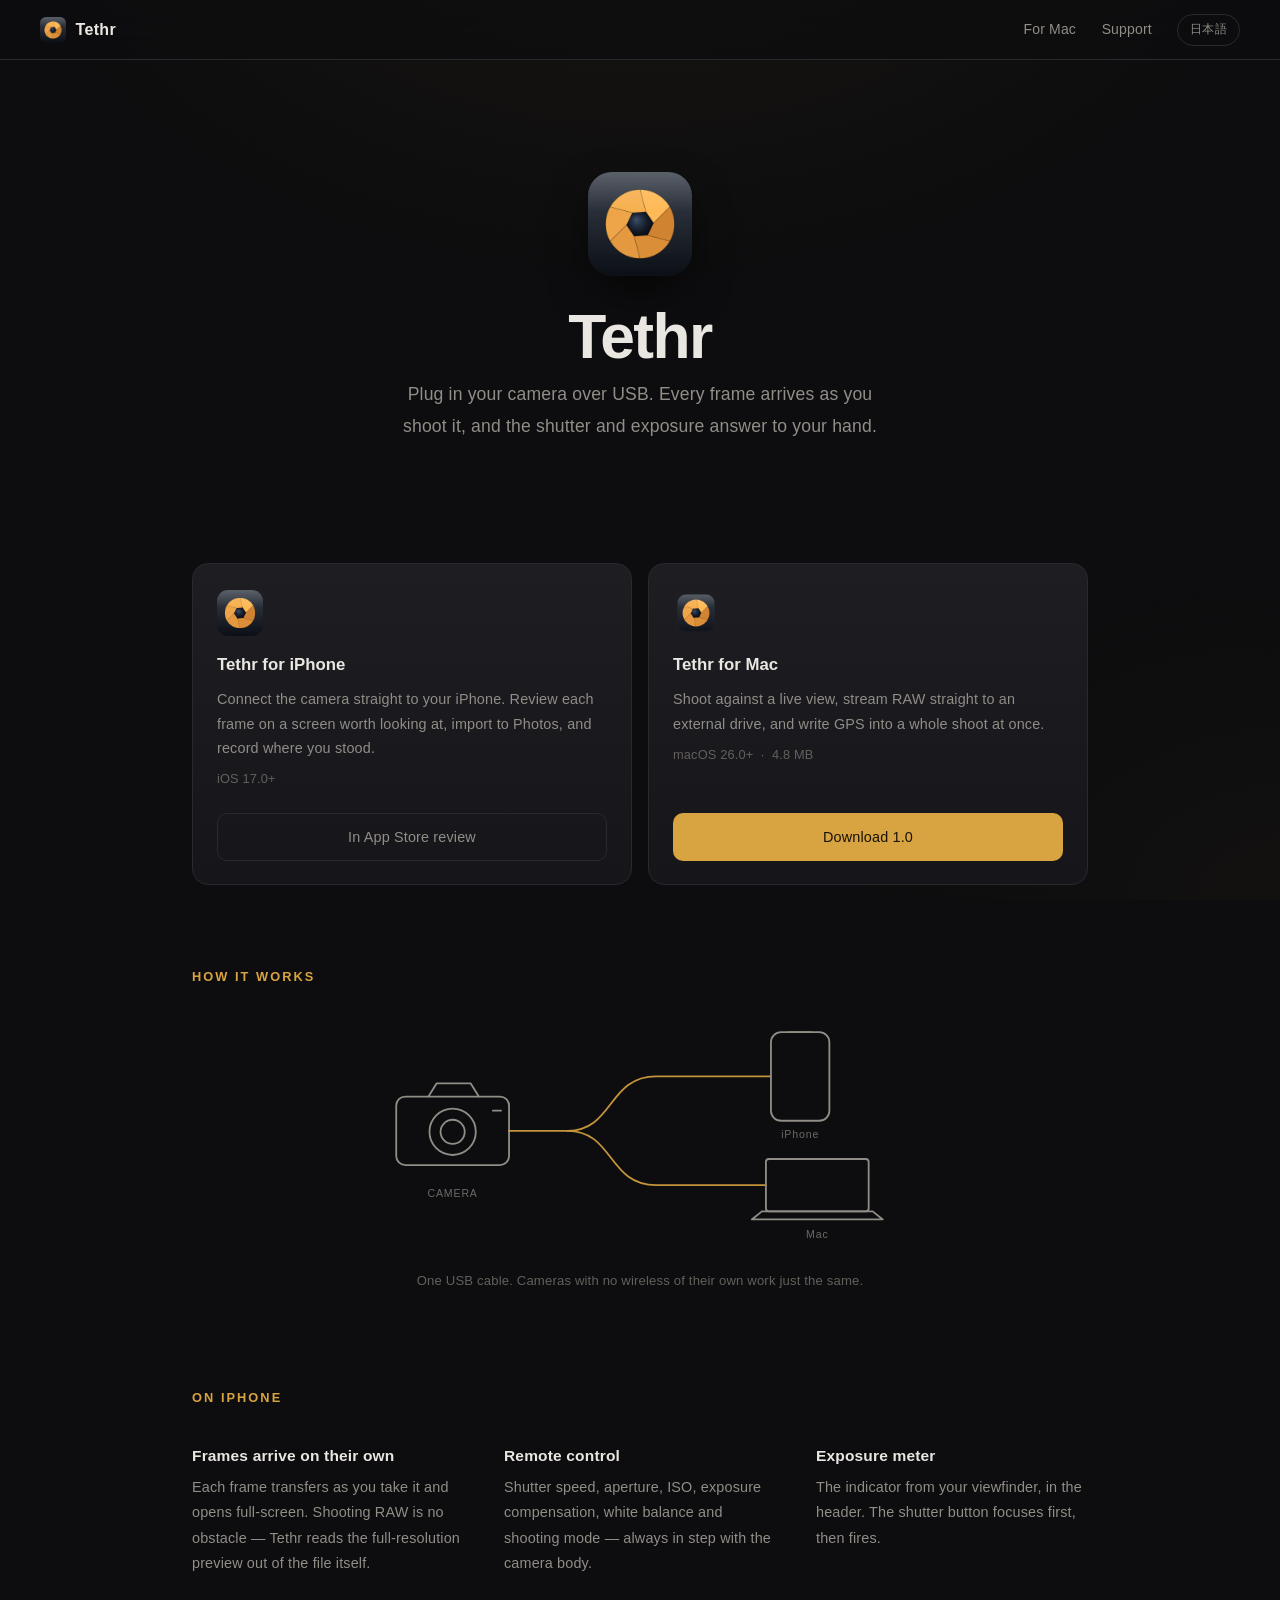
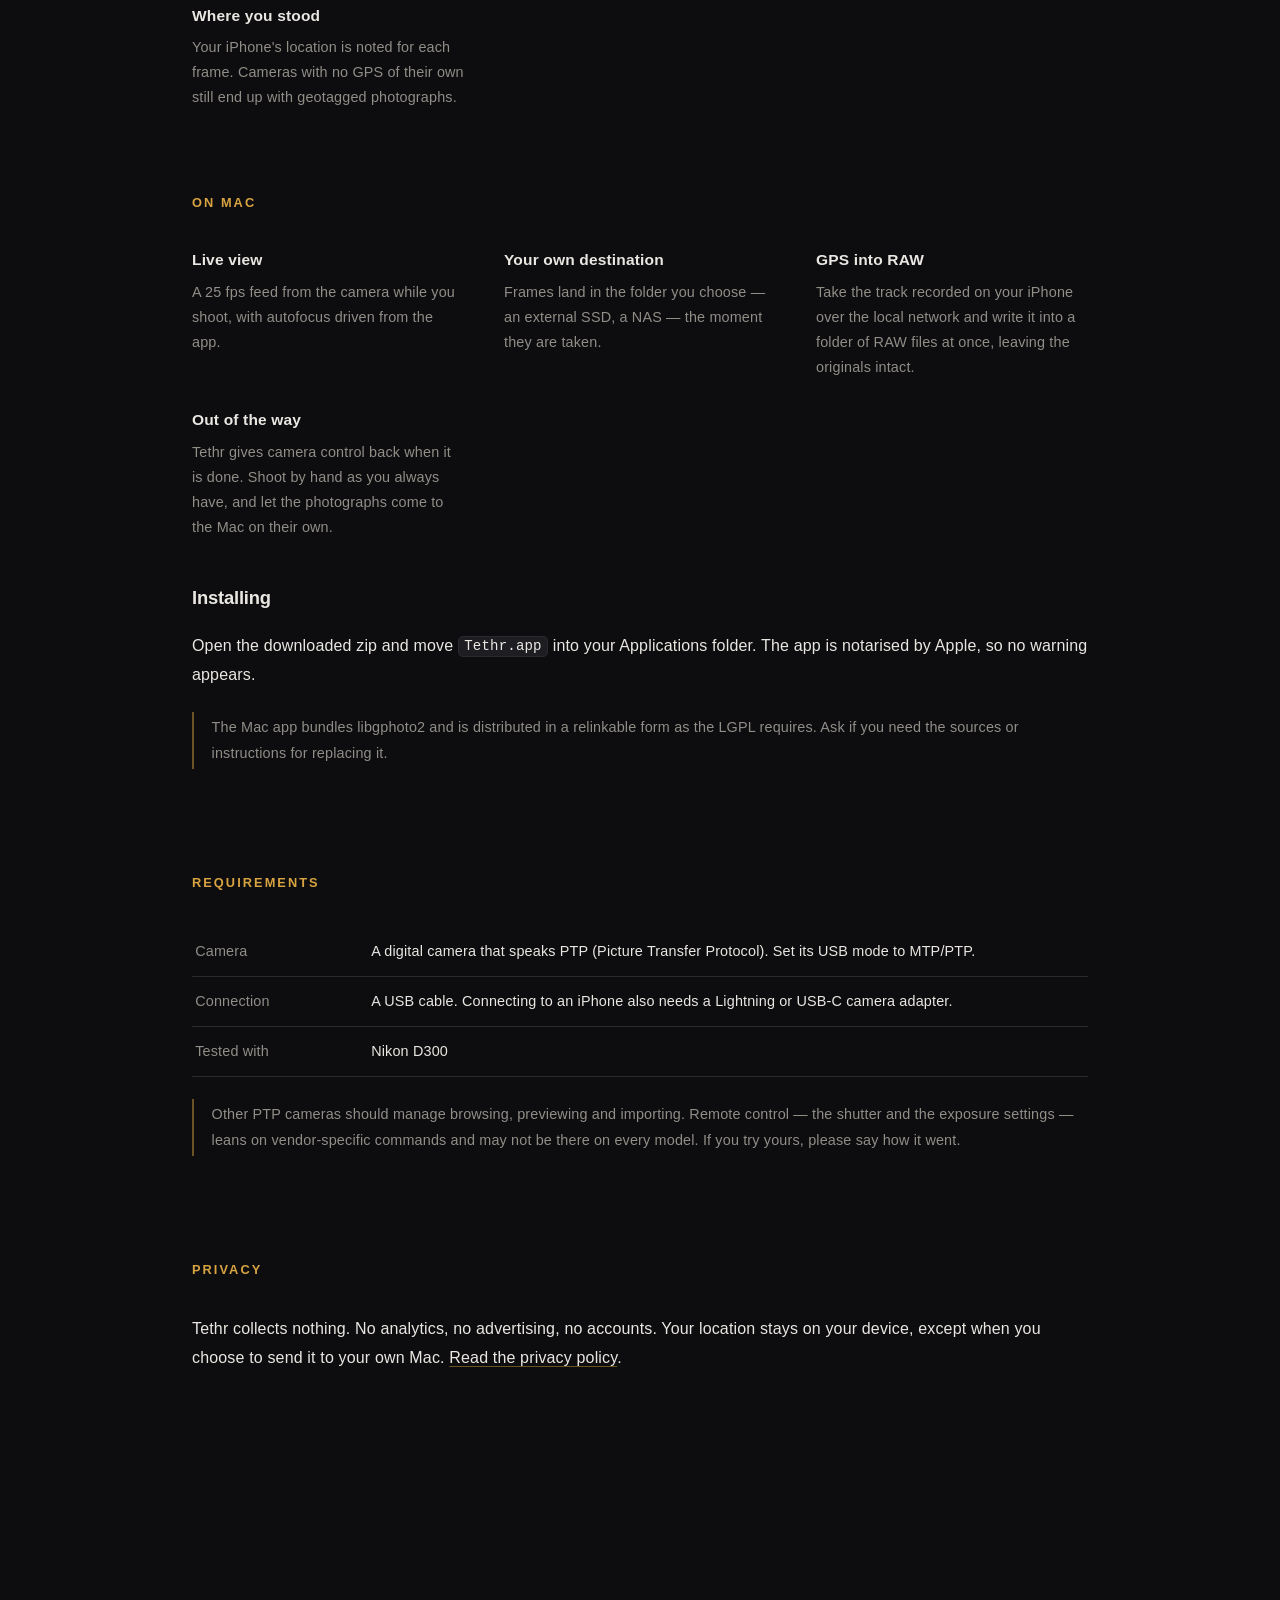
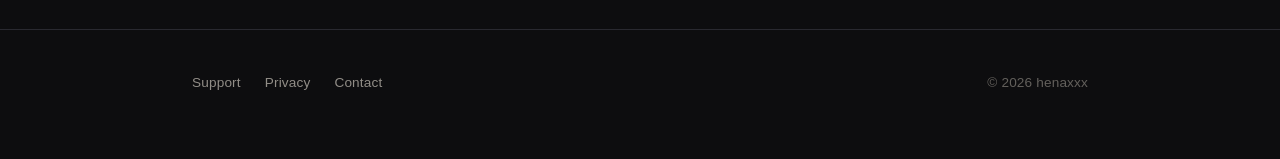
==== ios/store/site/index.html @ 6f244dba "Tethr: tethered shooting for cameras that never had it Two apps that reach a camera over USB by comp" ====
<!doctype html>
<html lang="ja">
<head>
<meta charset="utf-8">
<meta name="viewport" content="width=device-width,initial-scale=1">
<title>Tethr — 一眼カメラと iPhone / Mac をつなぐ</title>
<meta name="description" content="一眼カメラを USB でつなぎ、撮ったカットをその場で確認し、シャッターと露出を手元から操る。iPhone と Mac のテザー撮影アプリ。">
<meta name="theme-color" content="#0d0d0f">
<link rel="icon" type="image/png" href="favicon.png">
<link rel="apple-touch-icon" href="apple-touch-icon.png">
<link rel="stylesheet" href="style.css">
</head>
<body>
<div class="wrap">

<header class="bar">
  <a class="home" href="index.html"><img src="icon.png" alt=""><span class="name">Tethr</span></a>
  <nav>
    <a href="#mac"><span class="ja">Mac 版</span><span class="en">For Mac</span></a>
    <a href="support.html"><span class="ja">サポート</span><span class="en">Support</span></a>
    <button class="langtoggle" id="lang" type="button"></button>
  </nav>
</header>

<main>
<div class="page">

  <div class="hero">
    <img class="mark" src="icon.png" width="104" height="104" alt="Tethr">
    <h1>Tethr</h1>
    <p class="tag">
      <span class="ja">一眼カメラを USB でつなぐ。撮ったカットがその場で届き、シャッターも露出も手元から。</span>
      <span class="en">Plug in your camera over USB. Every frame arrives as you shoot it, and the shutter and exposure answer to your hand.</span>
    </p>
  </div>

  <div class="platforms">
    <div class="card">
      <img src="icon.png" alt="">
      <h3>Tethr for iPhone</h3>
      <p>
        <span class="ja">カメラを iPhone に直結。撮ったカットを大きな画面で確認し、そのまま写真アプリへ。位置情報も記録できます。</span>
        <span class="en">Connect the camera straight to your iPhone. Review each frame on a screen worth looking at, import to Photos, and record where you stood.</span>
      </p>
      <p class="req">iOS 17.0+</p>
      <span class="btn ghost"><span class="ja">App Store 審査中</span><span class="en">In App Store review</span></span>
    </div>

    <div class="card">
      <img src="icon-mac.png" alt="">
      <h3>Tethr for Mac</h3>
      <p>
        <span class="ja">ライブビューを見ながら撮り、RAW を外付けドライブへ直接流し込む。GPS の一括書き込みまで。</span>
        <span class="en">Shoot against a live view, stream RAW straight to an external drive, and write GPS into a whole shoot at once.</span>
      </p>
      <p class="req">macOS 26.0+ &nbsp;·&nbsp; 4.8 MB</p>
      <a class="btn" href="Tethr-mac-1.0.zip" download>
        <span class="ja">ダウンロード 1.0</span><span class="en">Download 1.0</span>
      </a>
    </div>
  </div>

  <section>
    <h2 class="sec"><span class="ja">つなぎかた</span><span class="en">How it works</span></h2>
    <svg class="diagram" viewBox="0 0 540 232" fill="none" xmlns="http://www.w3.org/2000/svg" role="img" aria-label="camera connected by USB to an iPhone and a Mac">
      <g stroke="currentColor" stroke-width="1.8" stroke-linecap="round" stroke-linejoin="round">
        <!-- カメラ -->
        <rect x="28" y="76" width="112" height="68" rx="9"/>
        <path d="M60 76l8-13h34l8 13"/>
        <circle cx="84" cy="111" r="23"/>
        <circle cx="84" cy="111" r="12"/>
        <path d="M124 90h8"/>
        <!-- ケーブル -->
        <g stroke="#d8a341" opacity=".9">
          <path d="M140 110h58"/>
          <path d="M198 110c46 0 40-54 88-54h114"/>
          <path d="M198 110c46 0 40 54 88 54h109"/>
        </g>
        <!-- iPhone -->
        <rect x="400" y="12" width="58" height="88" rx="10"/>
        <path d="M418 12h22"/>
        <!-- Mac -->
        <rect x="395" y="138" width="102" height="52" rx="3"/>
        <path d="M381 198h130l-10-8H391l-10 8Z"/>
      </g>
      <g fill="currentColor" font-size="10.5" font-family="-apple-system, sans-serif" letter-spacing=".08em" opacity=".72">
        <text x="84" y="176" text-anchor="middle">CAMERA</text>
        <text x="429" y="117" text-anchor="middle">iPhone</text>
        <text x="446" y="216" text-anchor="middle">Mac</text>
      </g>
    </svg>
    <p class="caption">
      <span class="ja">USB ケーブル1本。無線機能を持たないカメラでも動きます。</span>
      <span class="en">One USB cable. Cameras with no wireless of their own work just the same.</span>
    </p>
  </section>

  <section>
    <h2 class="sec"><span class="ja">iPhone 版</span><span class="en">On iPhone</span></h2>
    <div class="feat">
      <div>
        <h4><span class="ja">撮ったカットが自動で届く</span><span class="en">Frames arrive on their own</span></h4>
        <p><span class="ja">シャッターを切るとすぐに転送され、全画面で開きます。RAW で撮っていても、ファイル内の高解像度プレビューを直接読み出すので鮮明です。</span>
           <span class="en">Each frame transfers as you take it and opens full-screen. Shooting RAW is no obstacle — Tethr reads the full-resolution preview out of the file itself.</span></p>
      </div>
      <div>
        <h4><span class="ja">手元からのリモート撮影</span><span class="en">Remote control</span></h4>
        <p><span class="ja">シャッタースピード、絞り、ISO、露出補正、ホワイトバランス、撮影モード。カメラ本体の設定と常に同期します。</span>
           <span class="en">Shutter speed, aperture, ISO, exposure compensation, white balance and shooting mode — always in step with the camera body.</span></p>
      </div>
      <div>
        <h4><span class="ja">露出計</span><span class="en">Exposure meter</span></h4>
        <p><span class="ja">ファインダー内と同じインジケータを画面上部に。シャッターボタンはオートフォーカスを済ませてからレリーズします。</span>
           <span class="en">The indicator from your viewfinder, in the header. The shutter button focuses first, then fires.</span></p>
      </div>
      <div>
        <h4><span class="ja">撮影地点の記録</span><span class="en">Where you stood</span></h4>
        <p><span class="ja">iPhone の位置情報を使い、カットごとの撮影地点を控えます。GPS を持たない古いカメラでも、ジオタグ付きの写真が残ります。</span>
           <span class="en">Your iPhone's location is noted for each frame. Cameras with no GPS of their own still end up with geotagged photographs.</span></p>
      </div>
    </div>
  </section>

  <section id="mac">
    <h2 class="sec"><span class="ja">Mac 版</span><span class="en">On Mac</span></h2>
    <div class="feat">
      <div>
        <h4><span class="ja">ライブビュー</span><span class="en">Live view</span></h4>
        <p><span class="ja">カメラの映像を 25fps で受け取りながら撮影できます。オートフォーカスもアプリから。</span>
           <span class="en">A 25 fps feed from the camera while you shoot, with autofocus driven from the app.</span></p>
      </div>
      <div>
        <h4><span class="ja">保存先を選べる</span><span class="en">Your own destination</span></h4>
        <p><span class="ja">撮ったそばから、外付け SSD でも NAS でも、指定したフォルダへ直接流し込みます。</span>
           <span class="en">Frames land in the folder you choose — an external SSD, a NAS — the moment they are taken.</span></p>
      </div>
      <div>
        <h4><span class="ja">RAW への GPS 書き込み</span><span class="en">GPS into RAW</span></h4>
        <p><span class="ja">iPhone 版で記録した軌跡を同じネットワーク越しに受け取り、フォルダ内の RAW へ一括で書き込みます。原本は無傷です。</span>
           <span class="en">Take the track recorded on your iPhone over the local network and write it into a folder of RAW files at once, leaving the originals intact.</span></p>
      </div>
      <div>
        <h4><span class="ja">本体操作を邪魔しない</span><span class="en">Out of the way</span></h4>
        <p><span class="ja">カメラの制御を握りっぱなしにしません。いつもどおり手持ちで撮り、写真だけが Mac に届くモードで使えます。</span>
           <span class="en">Tethr gives camera control back when it is done. Shoot by hand as you always have, and let the photographs come to the Mac on their own.</span></p>
      </div>
    </div>

    <h3 class="sub"><span class="ja">インストール</span><span class="en">Installing</span></h3>
    <p class="ja">ダウンロードした zip を開き、出てきた <code>Tethr.app</code> をアプリケーションフォルダへ移動してください。Apple の公証を受けているので、警告は出ません。</p>
    <p class="en">Open the downloaded zip and move <code>Tethr.app</code> into your Applications folder. The app is notarised by Apple, so no warning appears.</p>
    <div class="note">
      <span class="ja">Mac 版は libgphoto2 を同梱しており、LGPL に従って再リンク可能な形で配布しています。ソースと差し替え手順が必要な方はご連絡ください。</span>
      <span class="en">The Mac app bundles libgphoto2 and is distributed in a relinkable form as the LGPL requires. Ask if you need the sources or instructions for replacing it.</span>
    </div>
  </section>

  <section>
    <h2 class="sec"><span class="ja">必要なもの</span><span class="en">Requirements</span></h2>
    <table class="spec">
      <tr>
        <th><span class="ja">カメラ</span><span class="en">Camera</span></th>
        <td><span class="ja">PTP（Picture Transfer Protocol）に対応したデジタルカメラ。USB 設定は MTP/PTP にしてください。</span>
            <span class="en">A digital camera that speaks PTP (Picture Transfer Protocol). Set its USB mode to MTP/PTP.</span></td>
      </tr>
      <tr>
        <th><span class="ja">接続</span><span class="en">Connection</span></th>
        <td><span class="ja">USB ケーブル。iPhone につなぐ場合は Lightning / USB-C のカメラアダプタが必要です。</span>
            <span class="en">A USB cable. Connecting to an iPhone also needs a Lightning or USB-C camera adapter.</span></td>
      </tr>
      <tr>
        <th><span class="ja">動作確認</span><span class="en">Tested with</span></th>
        <td><span class="ja">Nikon D300</span><span class="en">Nikon D300</span></td>
      </tr>
    </table>
    <div class="note">
      <span class="ja">ほかの PTP 対応カメラでも、一覧・プレビュー・取り込みは動く見込みです。シャッターや露出設定のリモート操作はメーカー独自のコマンドを使うため、機種によっては利用できません。お持ちの機種での結果を教えていただけると助かります。</span>
      <span class="en">Other PTP cameras should manage browsing, previewing and importing. Remote control — the shutter and the exposure settings — leans on vendor-specific commands and may not be there on every model. If you try yours, please say how it went.</span>
    </div>
  </section>

  <section>
    <h2 class="sec"><span class="ja">プライバシー</span><span class="en">Privacy</span></h2>
    <p class="ja">データを収集しません。解析も広告もアカウントもありません。位置情報は端末内にとどまり、ご自身の Mac へ送る場合を除いて外へ出ることはありません。<a href="privacy.html">プライバシーポリシー</a>。</p>
    <p class="en">Tethr collects nothing. No analytics, no advertising, no accounts. Your location stays on your device, except when you choose to send it to your own Mac. <a href="privacy.html">Read the privacy policy</a>.</p>
  </section>

</div>
</main>

<footer class="site">
  <div class="inner">
    <a href="support.html"><span class="ja">サポート</span><span class="en">Support</span></a>
    <a href="privacy.html"><span class="ja">プライバシー</span><span class="en">Privacy</span></a>
    <a href="mailto:hina0902suzuki@icloud.com"><span class="ja">お問い合わせ</span><span class="en">Contact</span></a>
    <span class="copy">© 2026 henaxxx</span>
  </div>
</footer>

</div>
<script src="lang.js"></script>
</body>
</html>
---- ios/store/site/style.css ----
/* Tethr — 共通スタイル
   暗い背景に、アイコンの絞り羽根から取った琥珀色。写真の道具らしい落ち着き。 */

:root {
  --bg:        #0d0d0f;
  --surface:   #16161a;
  --surface-2: #1d1d22;
  --line:      #292930;
  --text:      #eae7e2;
  --dim:       #918d87;
  --dimmer:    #63605c;
  --accent:    #d8a341;
  --accent-lo: #6b5323;

  --sans: -apple-system, BlinkMacSystemFont, "Helvetica Neue",
          "Hiragino Sans", "Hiragino Kaku Gothic ProN", "Yu Gothic", sans-serif;
  --mono: ui-monospace, SFMono-Regular, "SF Mono", Menlo, monospace;

  --page:  56rem;
  --prose: 40rem;
}

* { box-sizing: border-box; }

html { -webkit-text-size-adjust: 100%; }

body {
  margin: 0;
  background: var(--bg);
  color: var(--text);
  font: 400 16px/1.85 var(--sans);
  letter-spacing: .01em;
  -webkit-font-smoothing: antialiased;
}

/* 背景に、絞りの光のような淡いグラデーションを一枚 */
body::before {
  content: "";
  position: fixed;
  inset: 0;
  background:
    radial-gradient(60rem 40rem at 50% -10rem, rgba(216,163,65,.07), transparent 70%),
    radial-gradient(40rem 30rem at 100% 100%, rgba(216,163,65,.03), transparent 70%);
  pointer-events: none;
  z-index: 0;
}

.wrap { position: relative; z-index: 1; }

a { color: var(--text); text-decoration-color: var(--accent-lo); text-underline-offset: 3px; }
a:hover { text-decoration-color: var(--accent); }

/* ── ヘッダ ───────────────────────────── */
header.bar {
  position: sticky; top: 0; z-index: 10;
  display: flex; align-items: center; gap: 1rem;
  padding: .85rem clamp(1.25rem, 5vw, 2.5rem);
  background: rgba(13,13,15,.78);
  backdrop-filter: saturate(160%) blur(14px);
  -webkit-backdrop-filter: saturate(160%) blur(14px);
  border-bottom: 1px solid var(--line);
}
header.bar .home { display: flex; align-items: center; gap: .6rem; text-decoration: none; }
header.bar img { width: 26px; height: 26px; border-radius: 6px; display: block; }
header.bar .name { font-weight: 600; letter-spacing: .02em; }
header.bar nav { margin-left: auto; display: flex; align-items: center; gap: clamp(.9rem, 3vw, 1.6rem); }
header.bar nav a { font-size: .875rem; color: var(--dim); text-decoration: none; }
header.bar nav a:hover { color: var(--text); }

.langtoggle {
  font: inherit; font-size: .78rem; letter-spacing: .06em;
  background: transparent; color: var(--dim);
  border: 1px solid var(--line); border-radius: 100px;
  padding: .22rem .7rem; cursor: pointer;
}
.langtoggle:hover { color: var(--accent); border-color: var(--accent-lo); }

/* ── 版面 ─────────────────────────────── */
main { padding: 0 clamp(1.25rem, 5vw, 2.5rem) 8rem; }
.page  { max-width: var(--page);  margin: 0 auto; }
.prose { max-width: var(--prose); margin: 0 auto; }

/* ── ヒーロー ─────────────────────────── */
.hero { padding: clamp(3.5rem, 11vw, 7rem) 0 clamp(2.5rem, 7vw, 4.5rem); text-align: center; }
.hero img.mark {
  width: 104px; height: 104px; border-radius: 24px; display: block; margin: 0 auto 1.75rem;
  box-shadow: 0 1px 0 rgba(255,255,255,.07) inset, 0 18px 50px -14px rgba(0,0,0,.9);
}
.hero h1 {
  margin: 0 0 .5rem;
  font-size: clamp(2.6rem, 8vw, 3.9rem); font-weight: 600;
  letter-spacing: -.025em; line-height: 1.05;
}
.hero .tag { margin: 0 auto; max-width: 30rem; color: var(--dim); font-size: clamp(1rem, 2.6vw, 1.1rem); }

/* ── プラットフォームのカード ───────────── */
.platforms { display: grid; gap: 1rem; grid-template-columns: 1fr 1fr; margin: 3rem 0 0; }
@media (max-width: 40rem) { .platforms { grid-template-columns: 1fr; } }

.card {
  background: linear-gradient(180deg, var(--surface-2), var(--surface));
  border: 1px solid var(--line); border-radius: 16px;
  padding: 1.6rem 1.5rem 1.4rem;
  display: flex; flex-direction: column; gap: .45rem;
}
.card img { width: 46px; height: 46px; border-radius: 11px; margin-bottom: .4rem; }
.card h3 { margin: 0; font-size: 1.05rem; font-weight: 600; letter-spacing: 0; }
.card p  { margin: 0; color: var(--dim); font-size: .9rem; line-height: 1.7; flex: 1; }
.card .req { color: var(--dimmer); font-size: .8rem; font-variant-numeric: tabular-nums; }

.btn {
  display: inline-flex; align-items: center; justify-content: center; gap: .45rem;
  margin-top: 1rem; padding: .62rem 1.1rem;
  border-radius: 10px; font-size: .9rem; font-weight: 500; text-decoration: none;
  background: var(--accent); color: #1a1206; border: 1px solid transparent;
}
.btn:hover { filter: brightness(1.08); }
.btn.ghost { background: transparent; color: var(--dim); border-color: var(--line); cursor: default; }
.btn.ghost:hover { filter: none; }

/* ── セクション ───────────────────────── */
section { padding: clamp(3rem, 8vw, 5rem) 0 0; }
h2.sec {
  margin: 0 0 2rem; font-size: .8rem; font-weight: 600;
  letter-spacing: .16em; text-transform: uppercase; color: var(--accent);
}
h3.sub { margin: 2.5rem 0 .75rem; font-size: 1.15rem; font-weight: 600; letter-spacing: -.01em; }

.feat { display: grid; gap: 1.6rem 2.5rem; grid-template-columns: repeat(auto-fit, minmax(15rem, 1fr)); }
.feat h4 { margin: 0 0 .3rem; font-size: .97rem; font-weight: 600; }
.feat p  { margin: 0; color: var(--dim); font-size: .9rem; line-height: 1.75; }

/* ── 図 ───────────────────────────────── */
.diagram { margin: 0 auto; display: block; max-width: 34rem; width: 100%; color: var(--dim); }
.diagram .accent { color: var(--accent); }
.caption { text-align: center; color: var(--dimmer); font-size: .82rem; margin-top: .9rem; }

/* ── 表 ───────────────────────────────── */
.spec { width: 100%; border-collapse: collapse; font-size: .9rem; }
.spec th, .spec td { text-align: left; padding: .7rem .2rem; border-bottom: 1px solid var(--line); vertical-align: top; }
.spec th { color: var(--dim); font-weight: 400; width: 11rem; }
@media (max-width: 34rem) { .spec th { width: 7.5rem; } }

/* ── 注記 ─────────────────────────────── */
.note {
  border-left: 2px solid var(--accent-lo);
  padding: .1rem 0 .1rem 1.1rem; margin: 1.4rem 0;
  color: var(--dim); font-size: .9rem;
}

code {
  font: .88em var(--mono); background: var(--surface-2);
  border: 1px solid var(--line); border-radius: 5px; padding: .08em .38em;
}

/* ── 文書ページ ───────────────────────── */
.doc h1 { font-size: clamp(1.8rem, 5vw, 2.3rem); font-weight: 600; letter-spacing: -.02em; margin: 0 0 .4rem; }
.doc .updated { color: var(--dimmer); font-size: .85rem; margin: 0 0 3rem; }
.doc h2 { font-size: 1.02rem; font-weight: 600; margin: 2.8rem 0 .6rem; }
.doc p, .doc li { color: #cfccc7; }
.doc ul { padding-left: 1.2rem; }
.doc li { margin: .3rem 0; }
.doc { padding-top: clamp(3rem, 8vw, 4.5rem); }

/* ── フッタ ───────────────────────────── */
footer.site {
  border-top: 1px solid var(--line);
  margin-top: clamp(4rem, 10vw, 7rem); padding: 2.5rem clamp(1.25rem, 5vw, 2.5rem) 4rem;
  color: var(--dimmer); font-size: .85rem;
}
footer.site .inner { max-width: var(--page); margin: 0 auto; display: flex; flex-wrap: wrap; gap: .6rem 1.5rem; align-items: center; }
footer.site a { color: var(--dim); text-decoration: none; }
footer.site a:hover { color: var(--text); }
footer.site .copy { margin-left: auto; }

/* ── 言語切替 ─────────────────────────── */
/* ルート要素の目印は lang-en。.en / .ja と衝突させないこと
   （html に .en を付けると html 自身が display:none になる） */
.en { display: none; }
html.lang-en .en { display: revert; }
html.lang-en .ja { display: none; }

/* ── 日本語の調整 ─────────────────────── */
/* 見出しの字間は欧文向けの値なので、日本語では詰める */
html:not(.lang-en) h2.sec { letter-spacing: .1em; }

/* 文節で折り返す。日本語の途中改行を防ぐ */
.hero .tag, .caption, .card p, .feat p, .note { word-break: auto-phrase; }
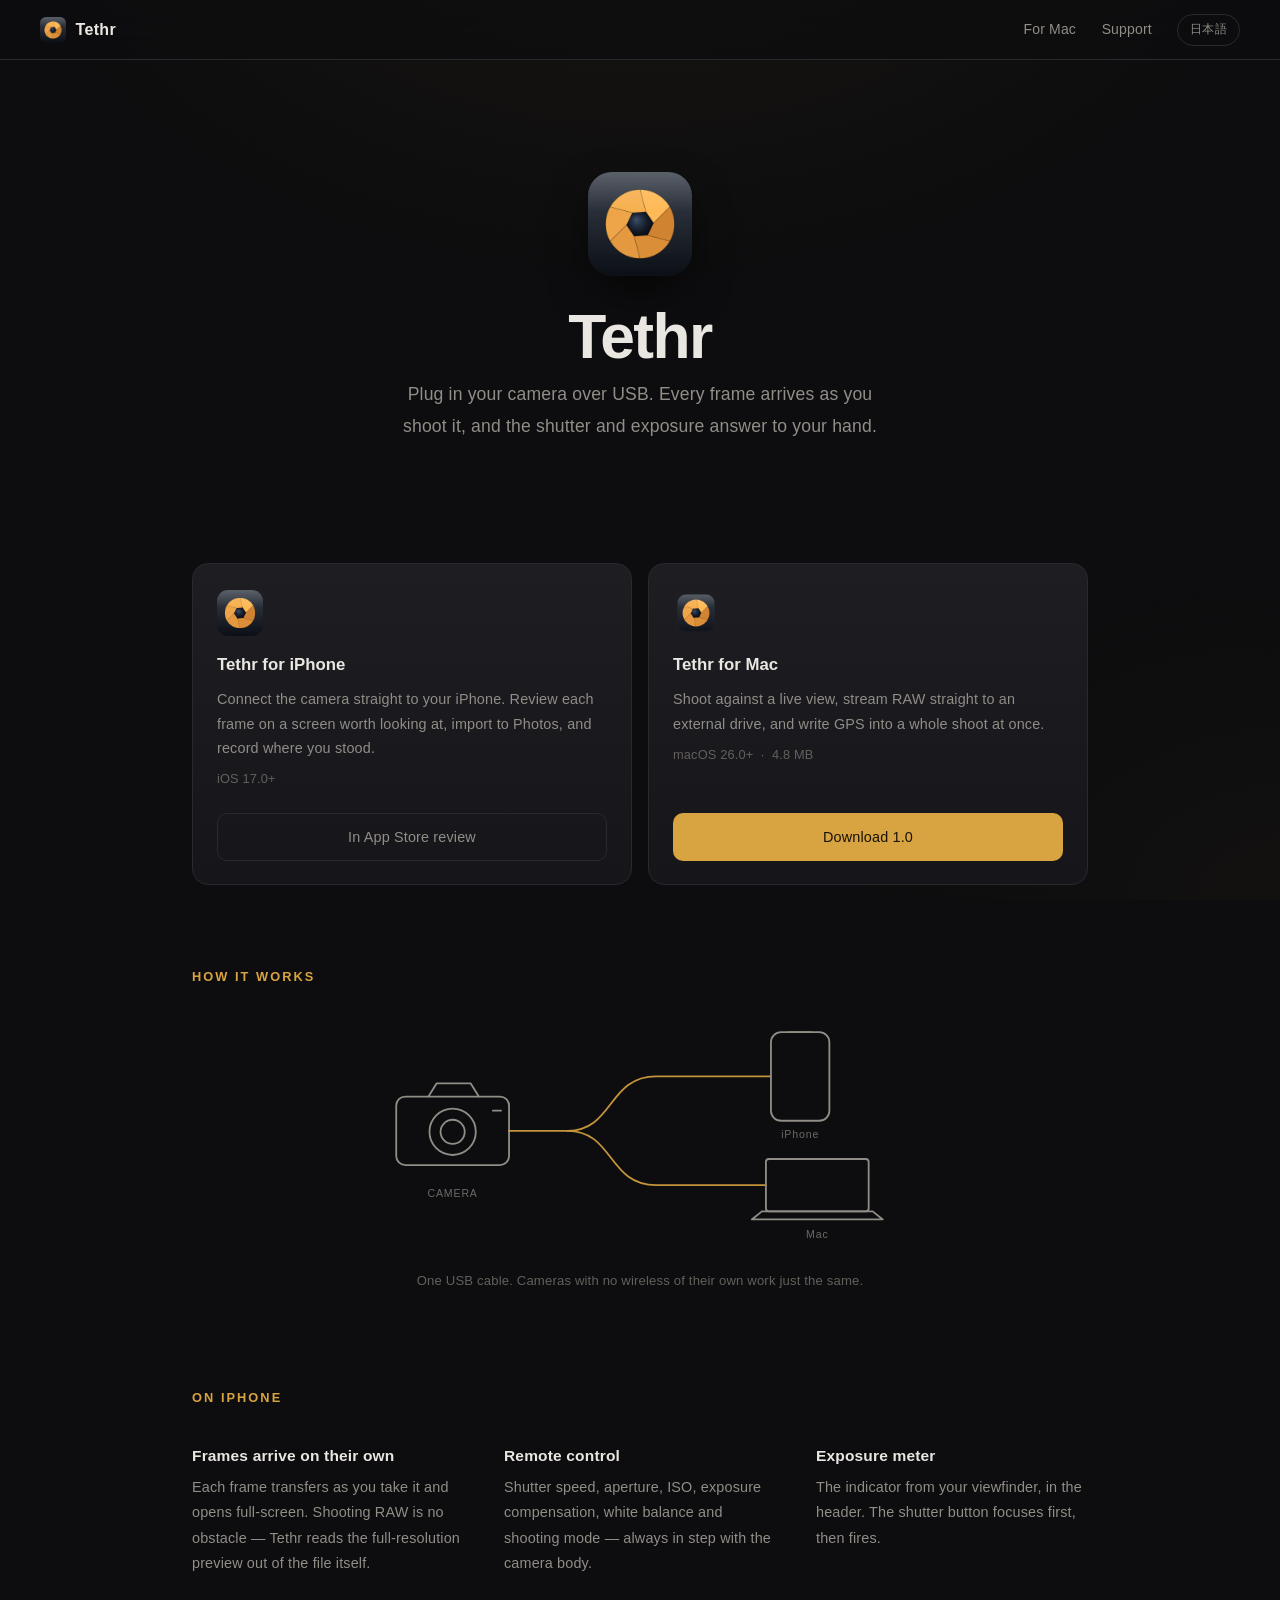
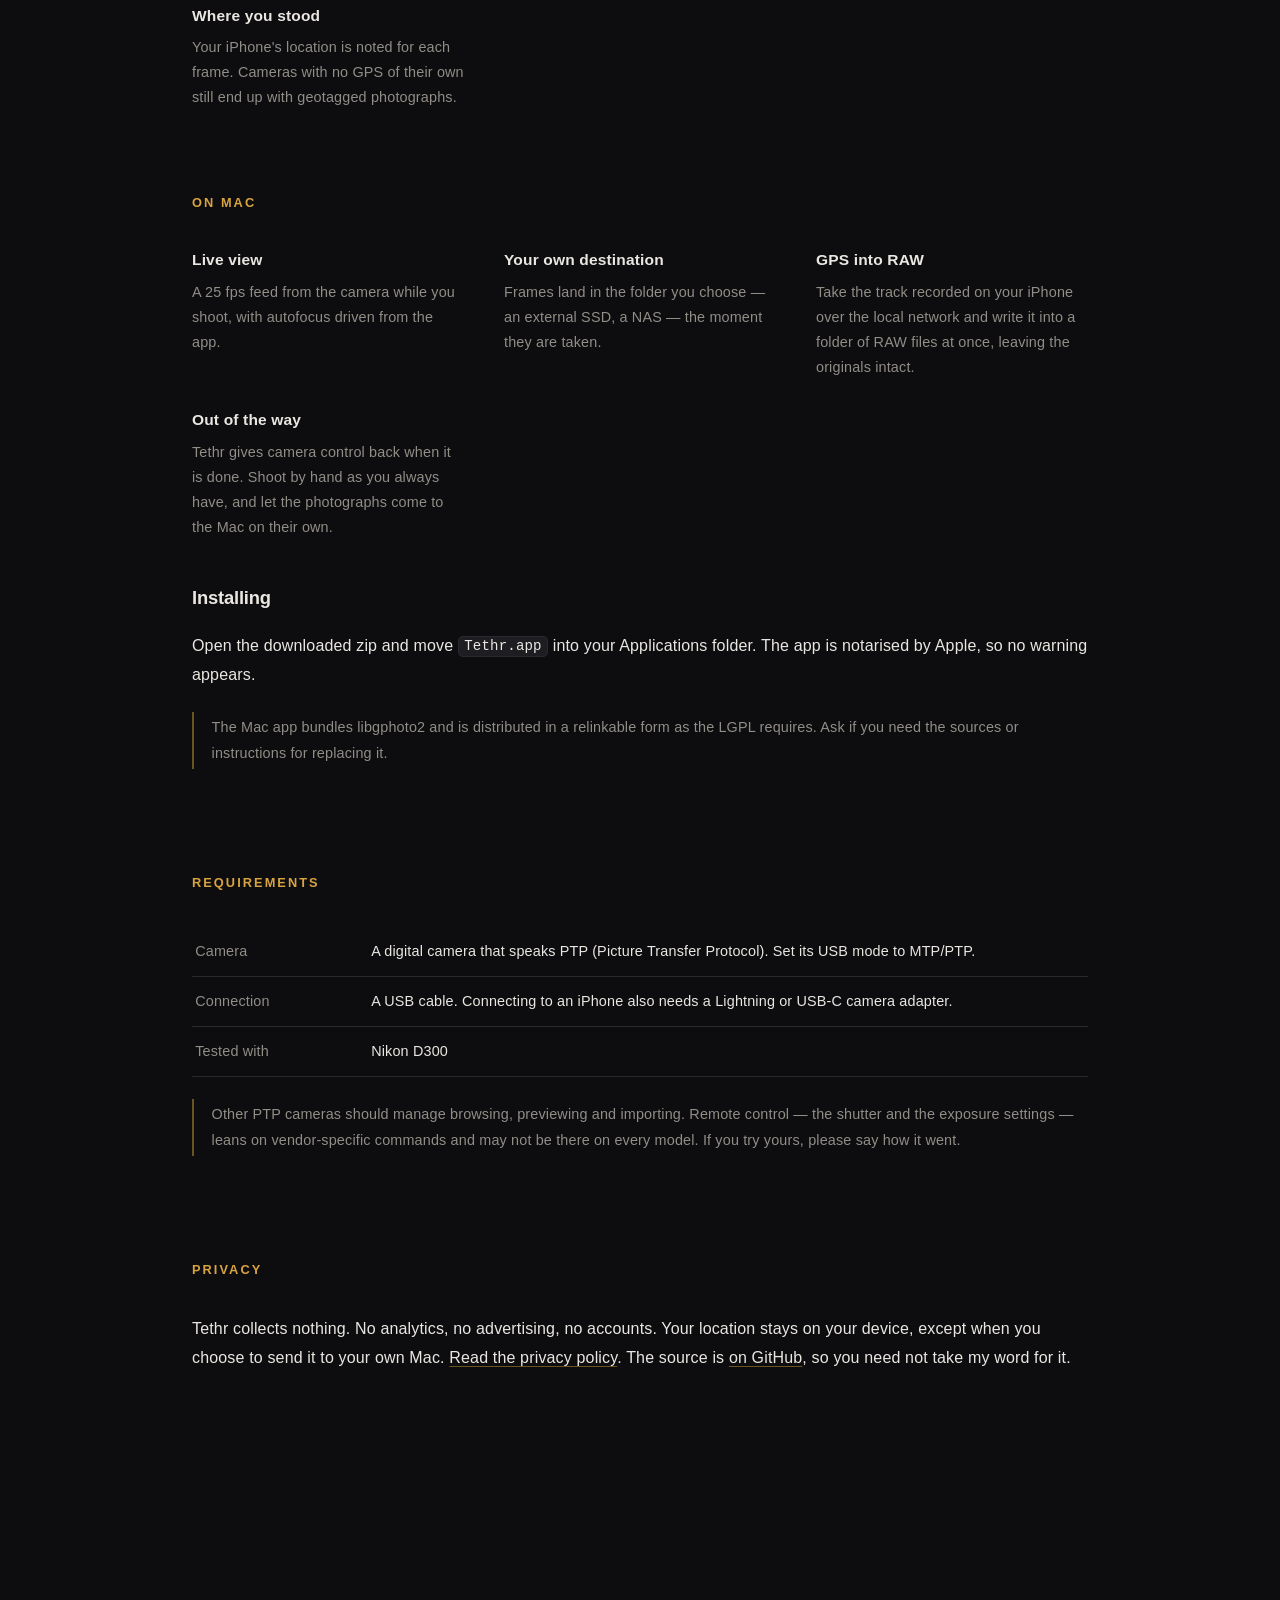
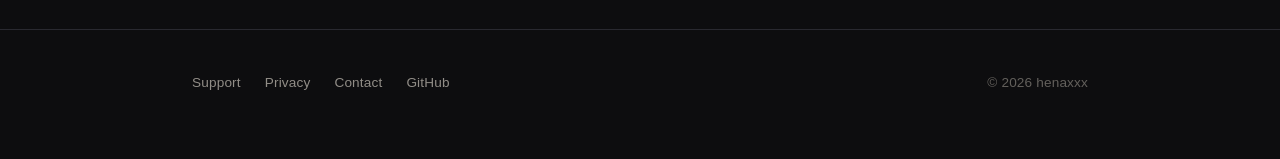
==== commit 8ecfaf63: "site: link to the repository The privacy claim is worth more when it can be checked.  Co-Authored-By" ====
--- a/ios/store/site/index.html
+++ b/ios/store/site/index.html
@@ -181,8 +181,8 @@
 
   <section>
     <h2 class="sec"><span class="ja">プライバシー</span><span class="en">Privacy</span></h2>
-    <p class="ja">データを収集しません。解析も広告もアカウントもありません。位置情報は端末内にとどまり、ご自身の Mac へ送る場合を除いて外へ出ることはありません。<a href="privacy.html">プライバシーポリシー</a>。</p>
-    <p class="en">Tethr collects nothing. No analytics, no advertising, no accounts. Your location stays on your device, except when you choose to send it to your own Mac. <a href="privacy.html">Read the privacy policy</a>.</p>
+    <p class="ja">データを収集しません。解析も広告もアカウントもありません。位置情報は端末内にとどまり、ご自身の Mac へ送る場合を除いて外へ出ることはありません。<a href="privacy.html">プライバシーポリシー</a>。ソースは <a href="https://github.com/henaxxx/tethr">GitHub</a> で公開しているので、この主張はご自身で確かめられます。</p>
+    <p class="en">Tethr collects nothing. No analytics, no advertising, no accounts. Your location stays on your device, except when you choose to send it to your own Mac. <a href="privacy.html">Read the privacy policy</a>. The source is <a href="https://github.com/henaxxx/tethr">on GitHub</a>, so you need not take my word for it.</p>
   </section>
 
 </div>
@@ -193,6 +193,7 @@
     <a href="support.html"><span class="ja">サポート</span><span class="en">Support</span></a>
     <a href="privacy.html"><span class="ja">プライバシー</span><span class="en">Privacy</span></a>
     <a href="mailto:hina0902suzuki@icloud.com"><span class="ja">お問い合わせ</span><span class="en">Contact</span></a>
+    <a href="https://github.com/henaxxx/tethr">GitHub</a>
     <span class="copy">© 2026 henaxxx</span>
   </div>
 </footer>
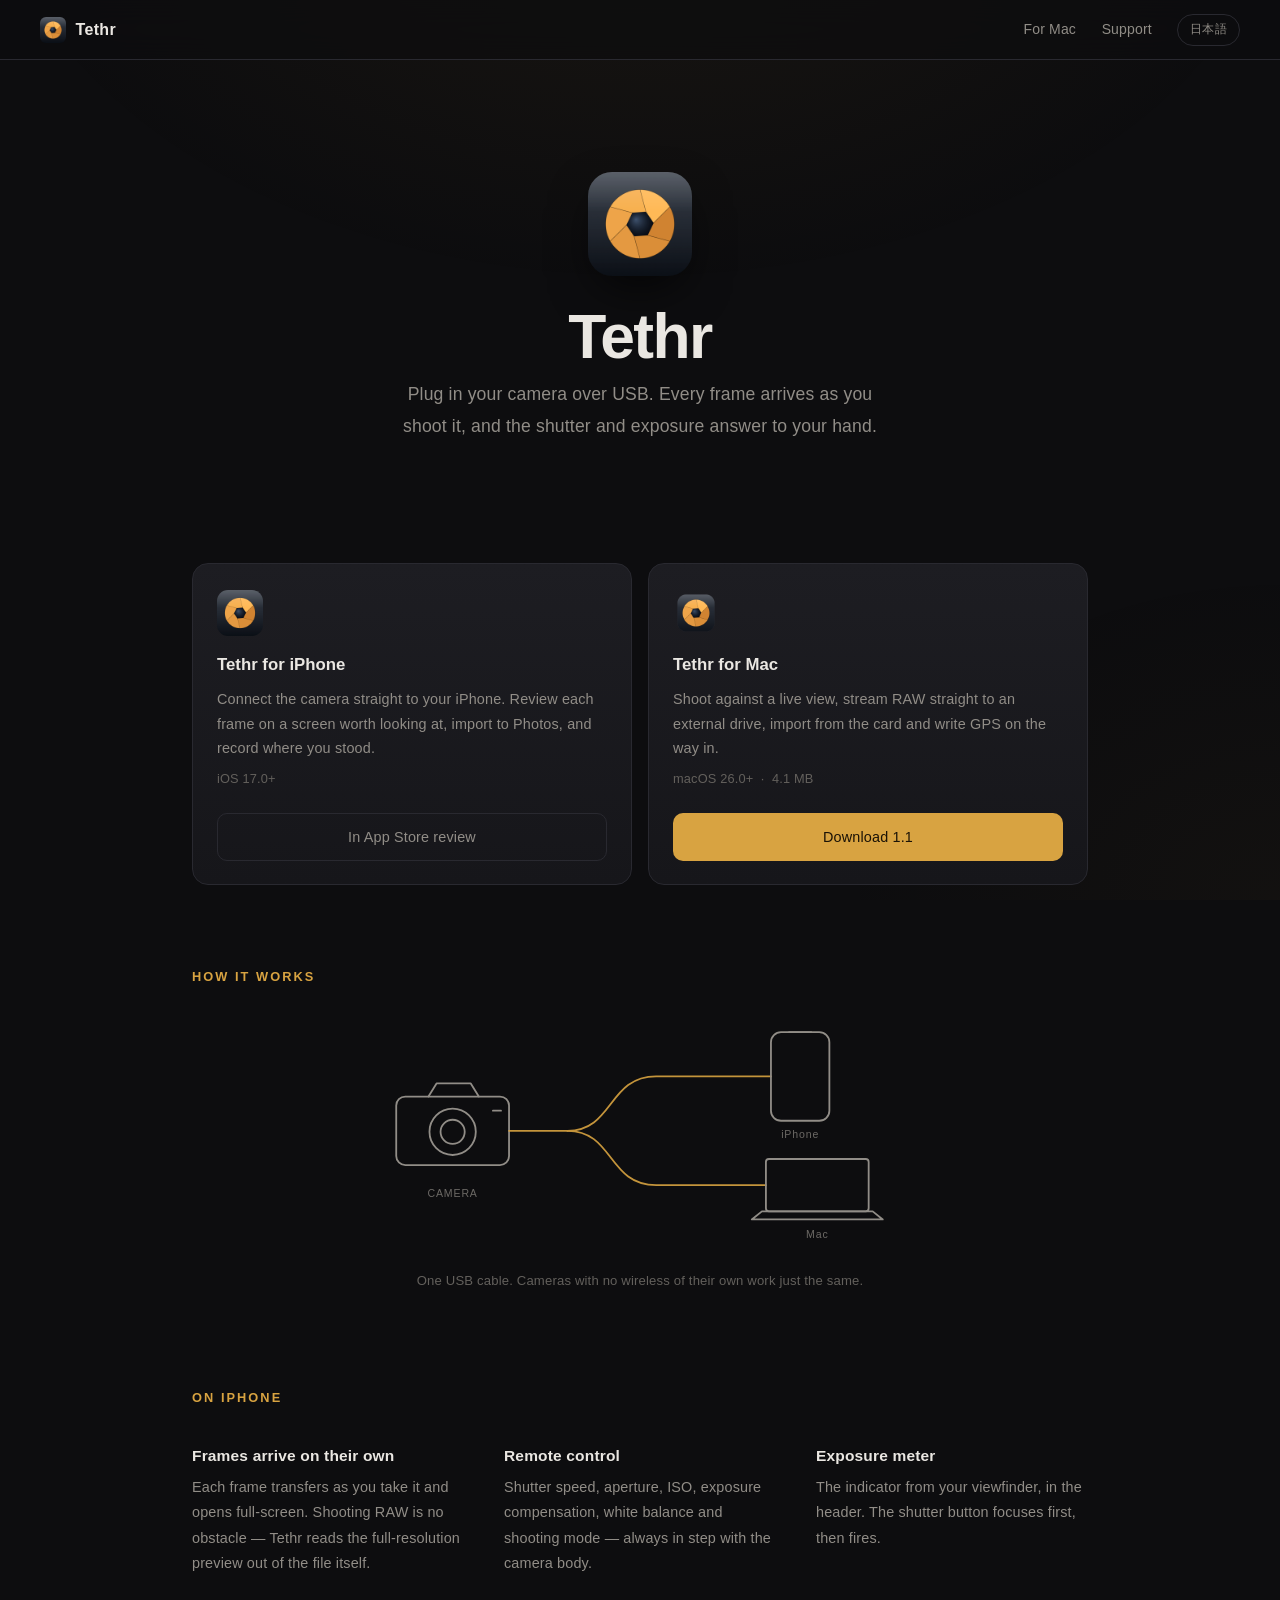
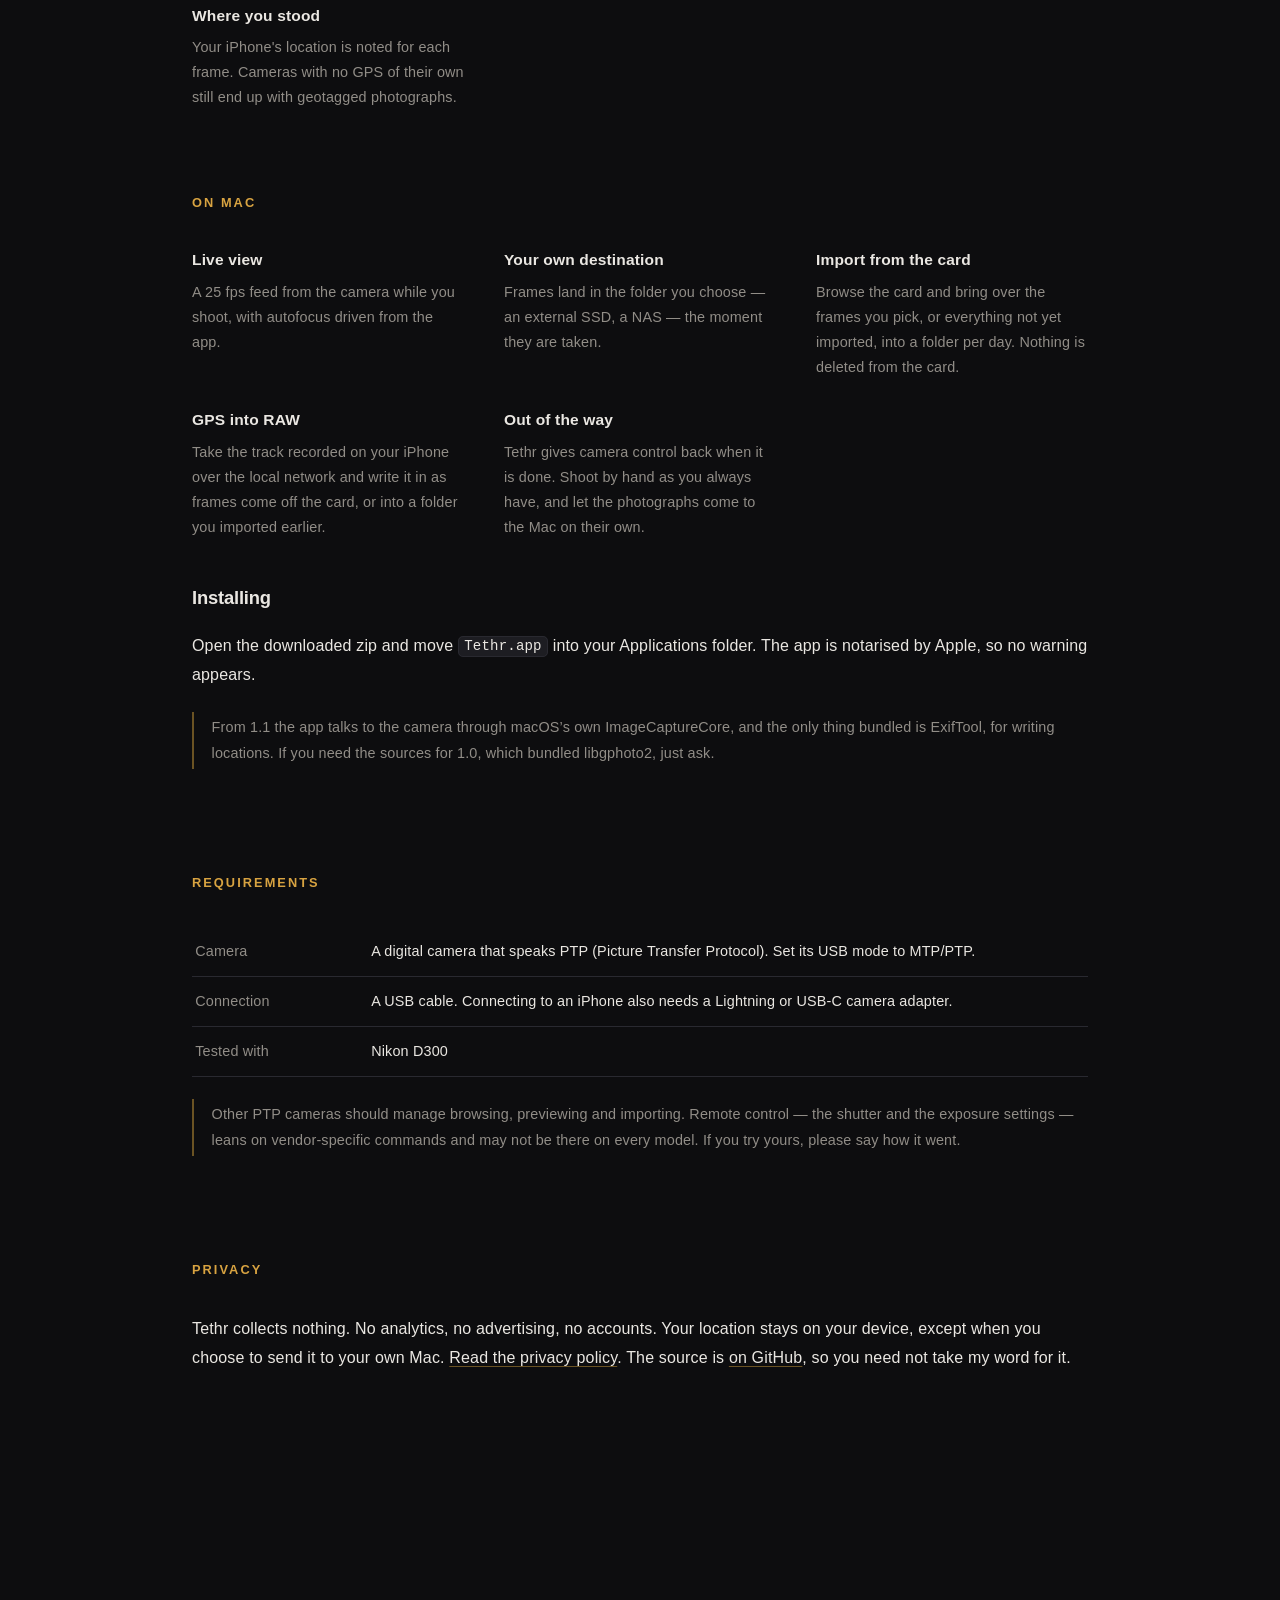
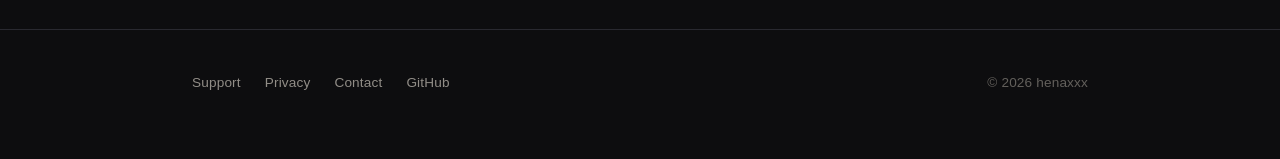
==== commit f17b9723: "mac: release 1.1 on ImageCaptureCore; update the site and README - build.sh builds version 1.1 (sign" ====
--- a/ios/store/site/index.html
+++ b/ios/store/site/index.html
@@ -50,12 +50,12 @@
       <img src="icon-mac.png" alt="">
       <h3>Tethr for Mac</h3>
       <p>
-        <span class="ja">ライブビューを見ながら撮り、RAW を外付けドライブへ直接流し込む。GPS の一括書き込みまで。</span>
-        <span class="en">Shoot against a live view, stream RAW straight to an external drive, and write GPS into a whole shoot at once.</span>
+        <span class="ja">ライブビューを見ながら撮り、RAW を外付けドライブへ直接流し込む。カードからの取り込みと GPS の書き込みまで。</span>
+        <span class="en">Shoot against a live view, stream RAW straight to an external drive, import from the card and write GPS on the way in.</span>
       </p>
-      <p class="req">macOS 26.0+ &nbsp;·&nbsp; 4.8 MB</p>
-      <a class="btn" href="Tethr-mac-1.0.zip" download>
-        <span class="ja">ダウンロード 1.0</span><span class="en">Download 1.0</span>
+      <p class="req">macOS 26.0+ &nbsp;·&nbsp; 4.1 MB</p>
+      <a class="btn" href="Tethr-mac-1.1.zip" download>
+        <span class="ja">ダウンロード 1.1</span><span class="en">Download 1.1</span>
       </a>
     </div>
   </div>
@@ -135,9 +135,14 @@
            <span class="en">Frames land in the folder you choose — an external SSD, a NAS — the moment they are taken.</span></p>
       </div>
       <div>
+        <h4><span class="ja">カードから取り込む</span><span class="en">Import from the card</span></h4>
+        <p><span class="ja">カードの中身を一覧で見て、選んだカットや、まだ取り込んでいないカットを撮影日ごとのフォルダへ。カードからは消しません。</span>
+           <span class="en">Browse the card and bring over the frames you pick, or everything not yet imported, into a folder per day. Nothing is deleted from the card.</span></p>
+      </div>
+      <div>
         <h4><span class="ja">RAW への GPS 書き込み</span><span class="en">GPS into RAW</span></h4>
-        <p><span class="ja">iPhone 版で記録した軌跡を同じネットワーク越しに受け取り、フォルダ内の RAW へ一括で書き込みます。原本は無傷です。</span>
-           <span class="en">Take the track recorded on your iPhone over the local network and write it into a folder of RAW files at once, leaving the originals intact.</span></p>
+        <p><span class="ja">iPhone 版で記録した軌跡を同じネットワーク越しに受け取り、カードから取り込むときに書き込みます。取り込み済みのフォルダへまとめて書き込むこともできます。</span>
+           <span class="en">Take the track recorded on your iPhone over the local network and write it in as frames come off the card, or into a folder you imported earlier.</span></p>
       </div>
       <div>
         <h4><span class="ja">本体操作を邪魔しない</span><span class="en">Out of the way</span></h4>
@@ -150,8 +155,8 @@
     <p class="ja">ダウンロードした zip を開き、出てきた <code>Tethr.app</code> をアプリケーションフォルダへ移動してください。Apple の公証を受けているので、警告は出ません。</p>
     <p class="en">Open the downloaded zip and move <code>Tethr.app</code> into your Applications folder. The app is notarised by Apple, so no warning appears.</p>
     <div class="note">
-      <span class="ja">Mac 版は libgphoto2 を同梱しており、LGPL に従って再リンク可能な形で配布しています。ソースと差し替え手順が必要な方はご連絡ください。</span>
-      <span class="en">The Mac app bundles libgphoto2 and is distributed in a relinkable form as the LGPL requires. Ask if you need the sources or instructions for replacing it.</span>
+      <span class="ja">1.1 から、カメラとのやり取りは macOS 標準の ImageCaptureCore で行います。同梱しているのは位置の書き込みに使う ExifTool だけです。libgphoto2 を同梱していた 1.0 のソースが必要な方はご連絡ください。</span>
+      <span class="en">From 1.1 the app talks to the camera through macOS’s own ImageCaptureCore, and the only thing bundled is ExifTool, for writing locations. If you need the sources for 1.0, which bundled libgphoto2, just ask.</span>
     </div>
   </section>
 
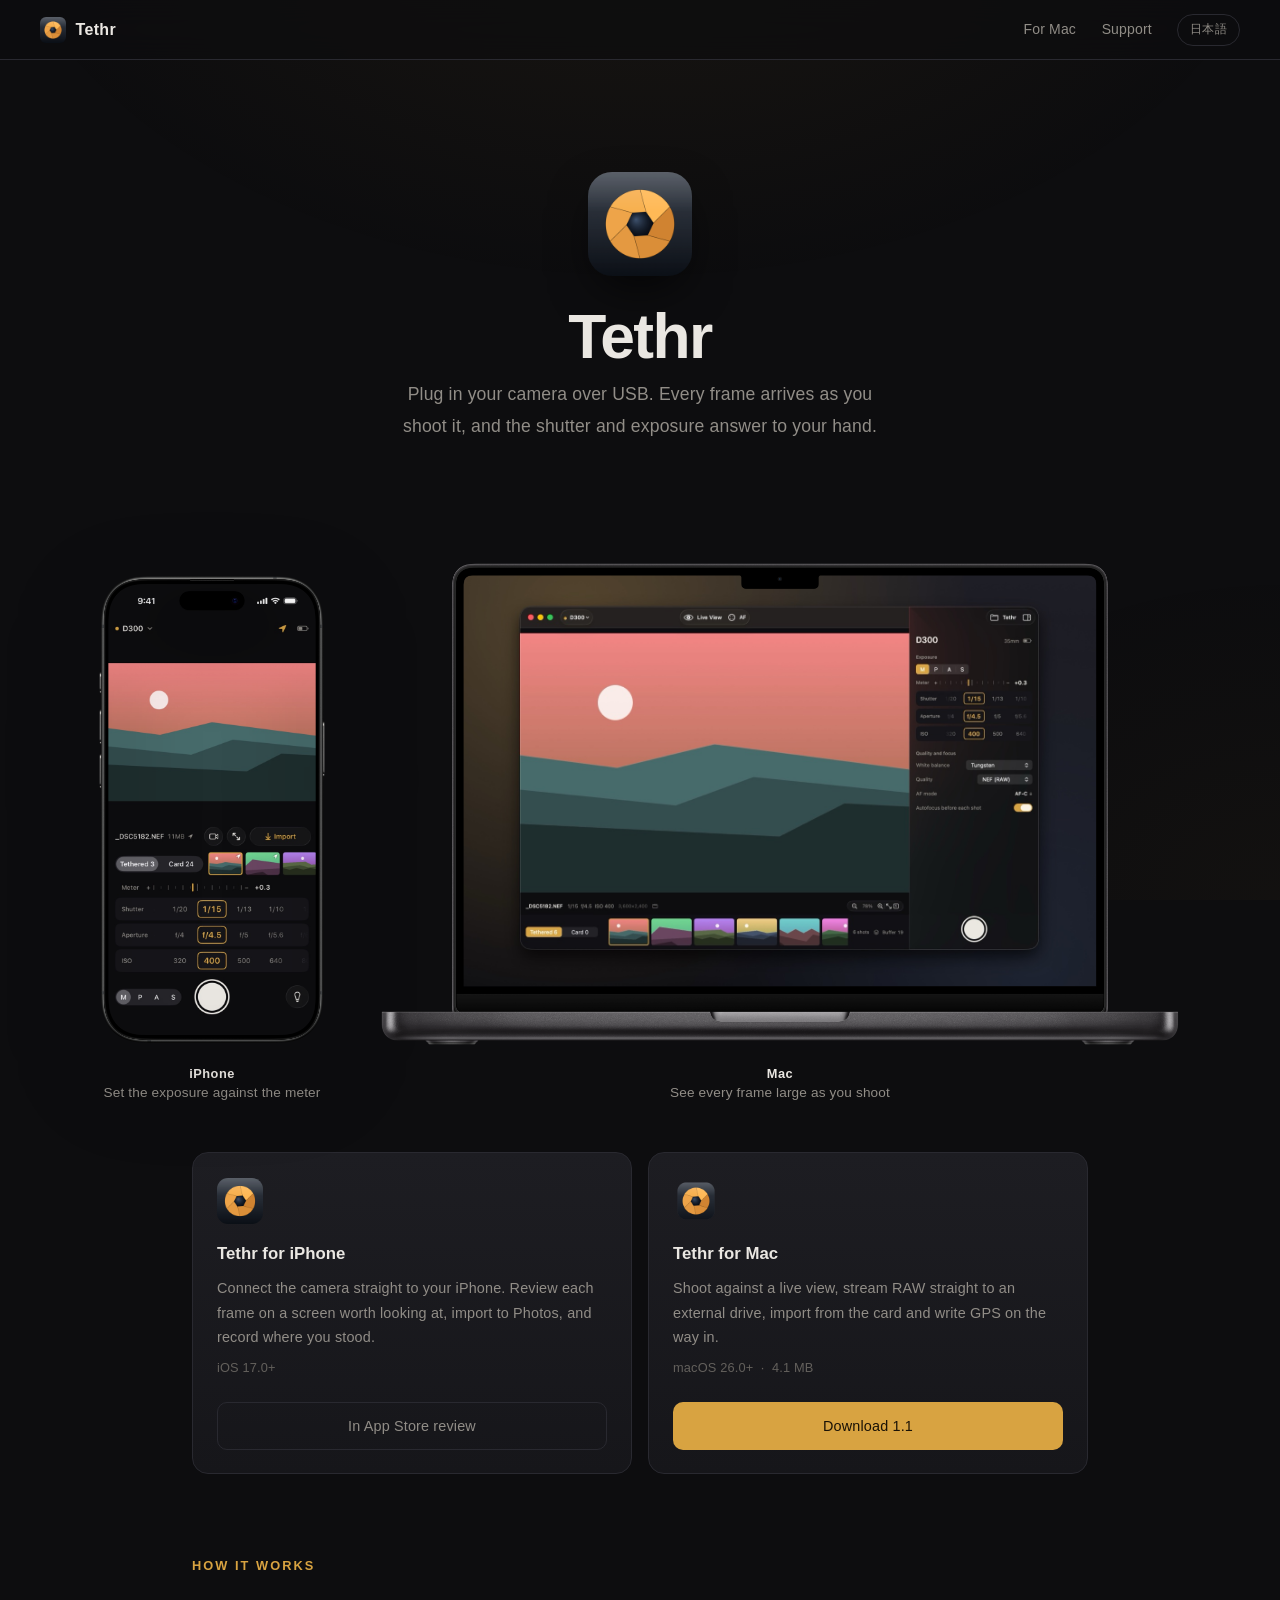
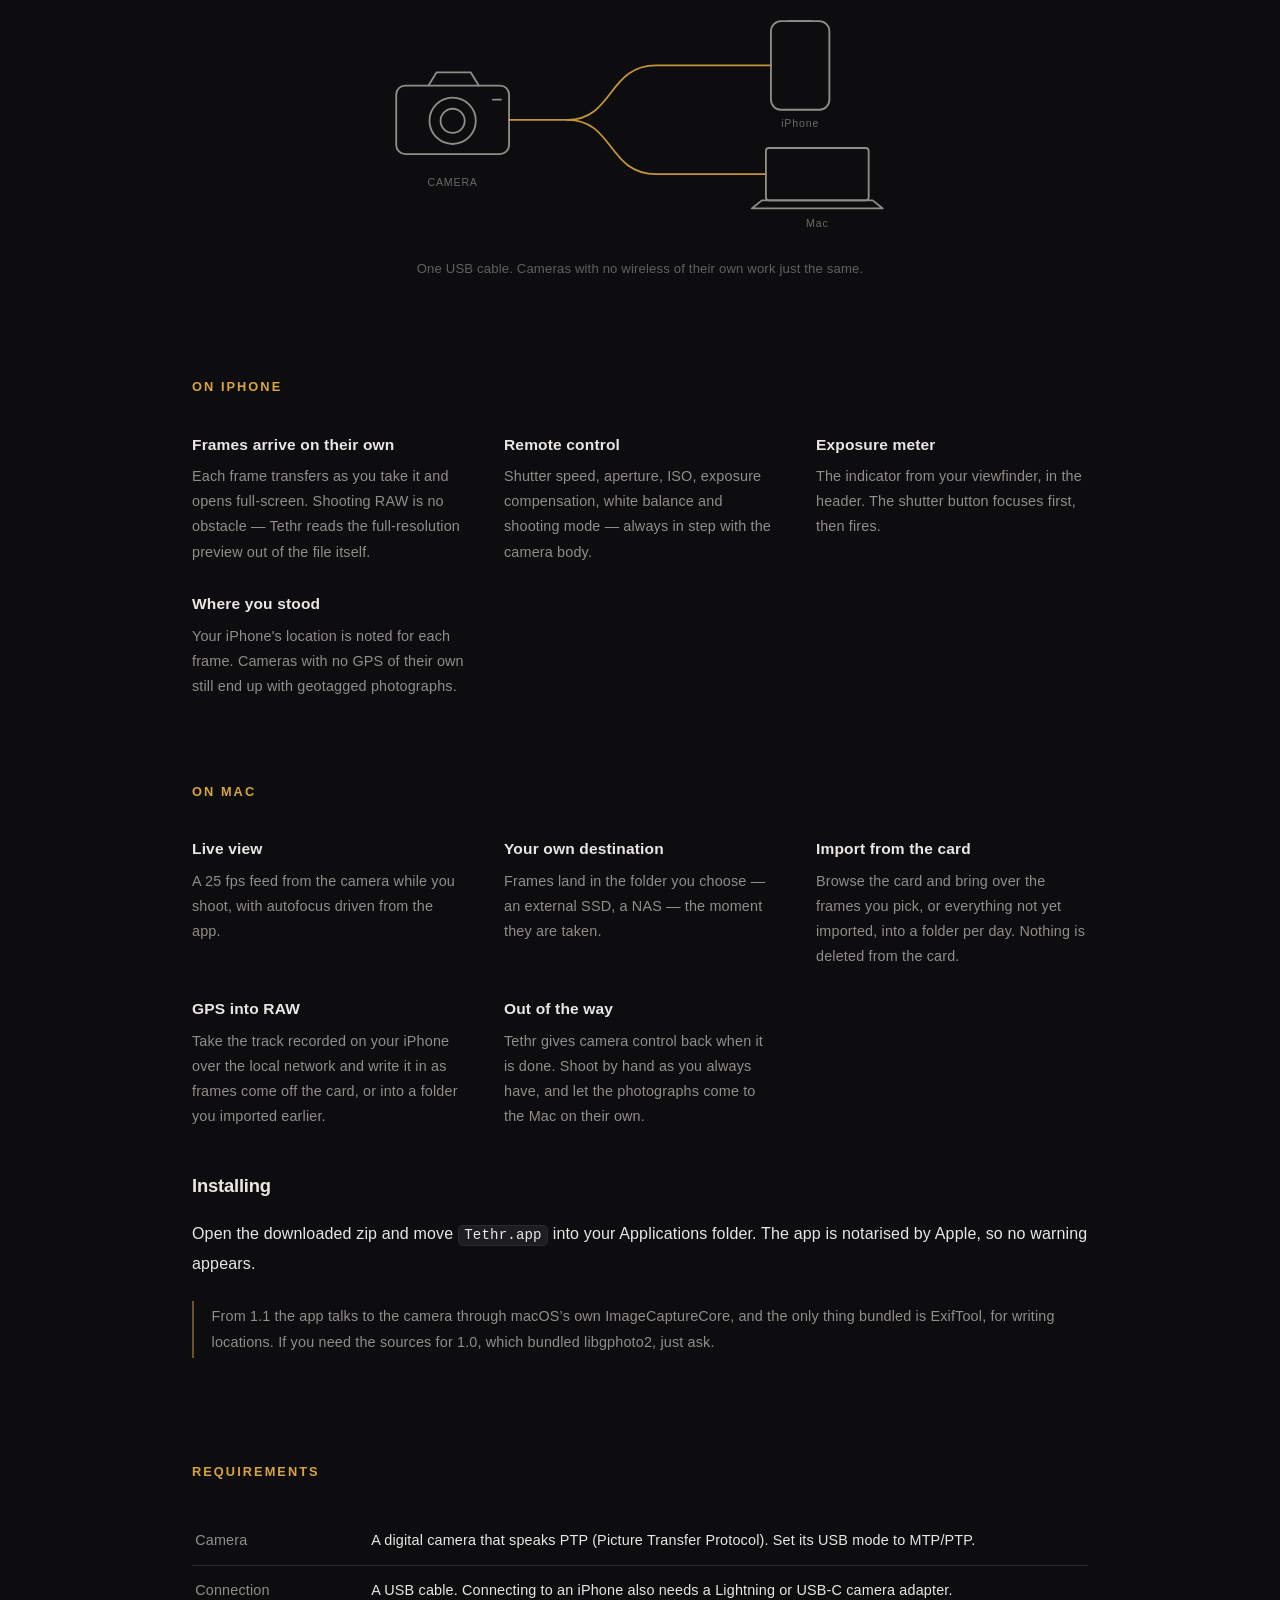
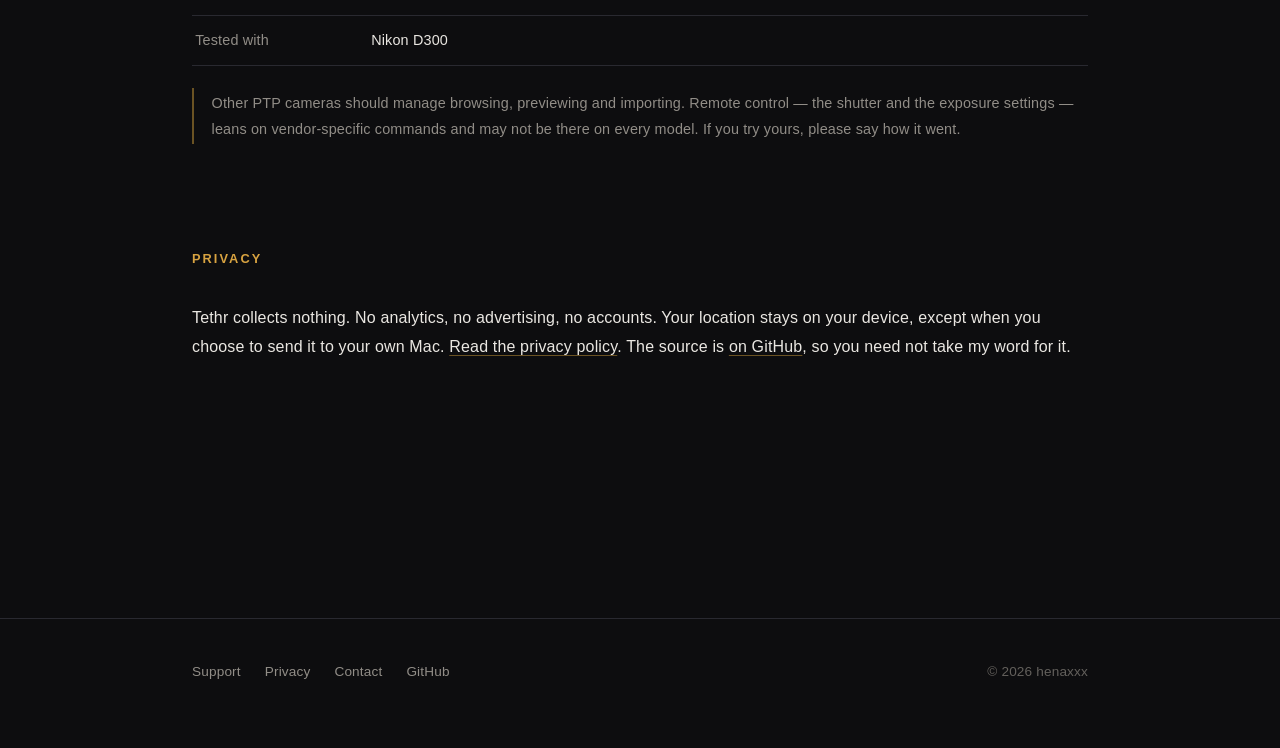
==== commit a7f6feca: "site: show the iPhone and Mac apps in their device frames The top of the page now pairs one iPhone s" ====
--- a/ios/store/site/index.html
+++ b/ios/store/site/index.html
@@ -32,6 +32,26 @@
       <span class="ja">一眼カメラを USB でつなぐ。撮ったカットがその場で届き、シャッターも露出も手元から。</span>
       <span class="en">Plug in your camera over USB. Every frame arrives as you shoot it, and the shutter and exposure answer to your hand.</span>
     </p>
+  </div>
+
+  <!-- アプリの画面。どちらもデモ（起動引数 -demo）で、カメラ無しで撮ったもの。iPhone と MacBook Pro の枠は Apple Design Resources の素材 -->
+  <div class="screens">
+    <figure class="phone">
+      <div class="device">
+        <img class="screen ja" src="screens/iphone-ja.jpg" width="599" height="1304" alt="iPhone 版の撮影画面">
+        <img class="screen en" src="screens/iphone-en.jpg" width="599" height="1304" alt="The shooting screen on iPhone" loading="lazy">
+        <img class="frame" src="screens/iphone-frame.png" width="900" height="1840" alt="">
+      </div>
+      <figcaption><strong>iPhone</strong><span class="ja">露出計を見ながら、手元で設定</span><span class="en">Set the exposure against the meter</span></figcaption>
+    </figure>
+    <figure class="mac">
+      <div class="device">
+        <img class="screen ja" src="screens/mac-ja.jpg" width="1400" height="909" alt="Mac 版の撮影ウインドウ">
+        <img class="screen en" src="screens/mac-en.jpg" width="1400" height="909" alt="The shooting window on Mac" loading="lazy">
+        <img class="frame" src="screens/macbook-frame.png" width="1600" height="1053" alt="">
+      </div>
+      <figcaption><strong>Mac</strong><span class="ja">撮ったカットを大きく確かめながら撮る</span><span class="en">See every frame large as you shoot</span></figcaption>
+    </figure>
   </div>
 
   <div class="platforms">
--- a/ios/store/site/style.css
+++ b/ios/store/site/style.css
@@ -93,6 +93,44 @@
 }
 .hero .tag { margin: 0 auto; max-width: 30rem; color: var(--dim); font-size: clamp(1rem, 2.6vw, 1.1rem); }
 
+/* ── 画面の紹介 ───────────────────────── */
+/* iPhone と Mac を 1 枚ずつ、下を揃えて並べる。iPhone の枠は CSS で描き、Mac はウインドウの撮影そのまま */
+.screens {
+  display: flex; justify-content: center; align-items: flex-end;
+  gap: clamp(1.5rem, 4vw, 3rem);
+  /* 本文の幅（56rem）より広げて、MacBook の画面が読める大きさにする。画面の端からはみ出さない範囲で */
+  margin: 0 calc(50% - min(34rem, 50vw - clamp(1.25rem, 5vw, 2.5rem)));
+}
+.screens figure { margin: 0; }
+.screens figcaption {
+  margin-top: 1.1rem; text-align: center; color: var(--dim); font-size: .85rem; line-height: 1.5;
+}
+.screens figcaption strong { display: block; color: var(--text); font-weight: 600; font-size: .8rem; letter-spacing: .04em; }
+
+.phone { flex: 0 0 22%; max-width: 14.5rem; }
+/* 端末より説明のほうが長い。はみ出させて、Mac 側と行数を揃える（下の段の高さがずれると画面の下端が揃わない） */
+.phone figcaption { margin-inline: -5rem; }
+/* 枠の画像（450×920pt）の中で、画面（402×874pt）は左 24pt・上 23pt の位置にある */
+.phone .device { position: relative; }
+.phone .frame {
+  position: relative; z-index: 1; width: 100%; height: auto; vertical-align: top;
+  filter: drop-shadow(0 30px 40px rgba(0,0,0,.6));
+}
+.phone .screen { position: absolute; left: 5.333%; top: 2.5%; width: 89.333%; height: auto; }
+
+.mac { flex: 1 1 auto; max-width: 52rem; }
+/* 枠の画像（3860×2540px）の中で、画面（3024×1964px）は左 418px・上 288px の位置にある */
+.mac .device { position: relative; }
+.mac .frame { position: relative; z-index: 1; width: 100%; height: auto; vertical-align: top; }
+.mac .screen { position: absolute; left: 10.829%; top: 11.339%; width: 78.342%; height: auto; }
+
+@media (max-width: 40rem) {
+  .screens { flex-direction: column; align-items: center; gap: 2.5rem; }
+  .phone { flex: none; width: 58vw; max-width: 15rem; }
+  .phone figcaption { margin-inline: -3rem; }
+  .mac { flex: none; width: 100%; }
+}
+
 /* ── プラットフォームのカード ───────────── */
 .platforms { display: grid; gap: 1rem; grid-template-columns: 1fr 1fr; margin: 3rem 0 0; }
 @media (max-width: 40rem) { .platforms { grid-template-columns: 1fr; } }
@@ -185,4 +223,4 @@
 html:not(.lang-en) h2.sec { letter-spacing: .1em; }
 
 /* 文節で折り返す。日本語の途中改行を防ぐ */
-.hero .tag, .caption, .card p, .feat p, .note { word-break: auto-phrase; }
+.hero .tag, .caption, .card p, .feat p, .note, .phone figcaption { word-break: auto-phrase; }
